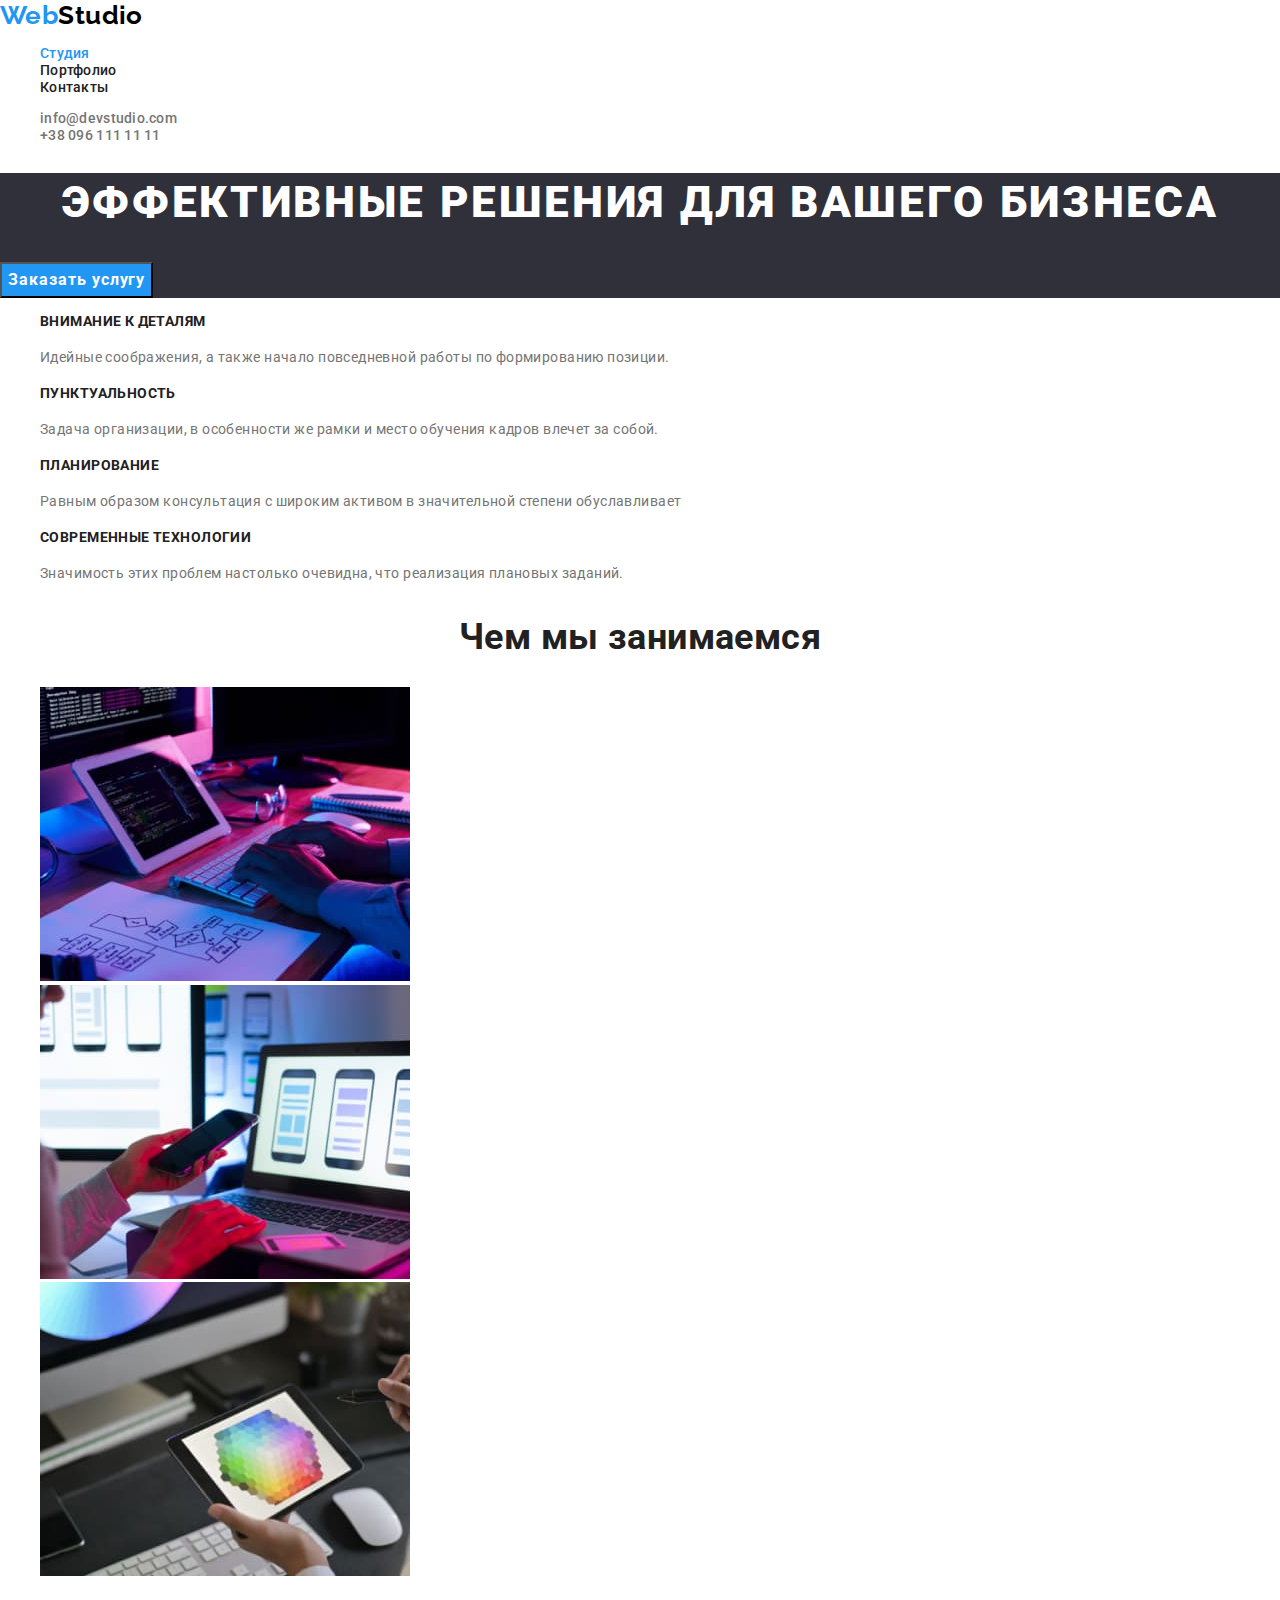
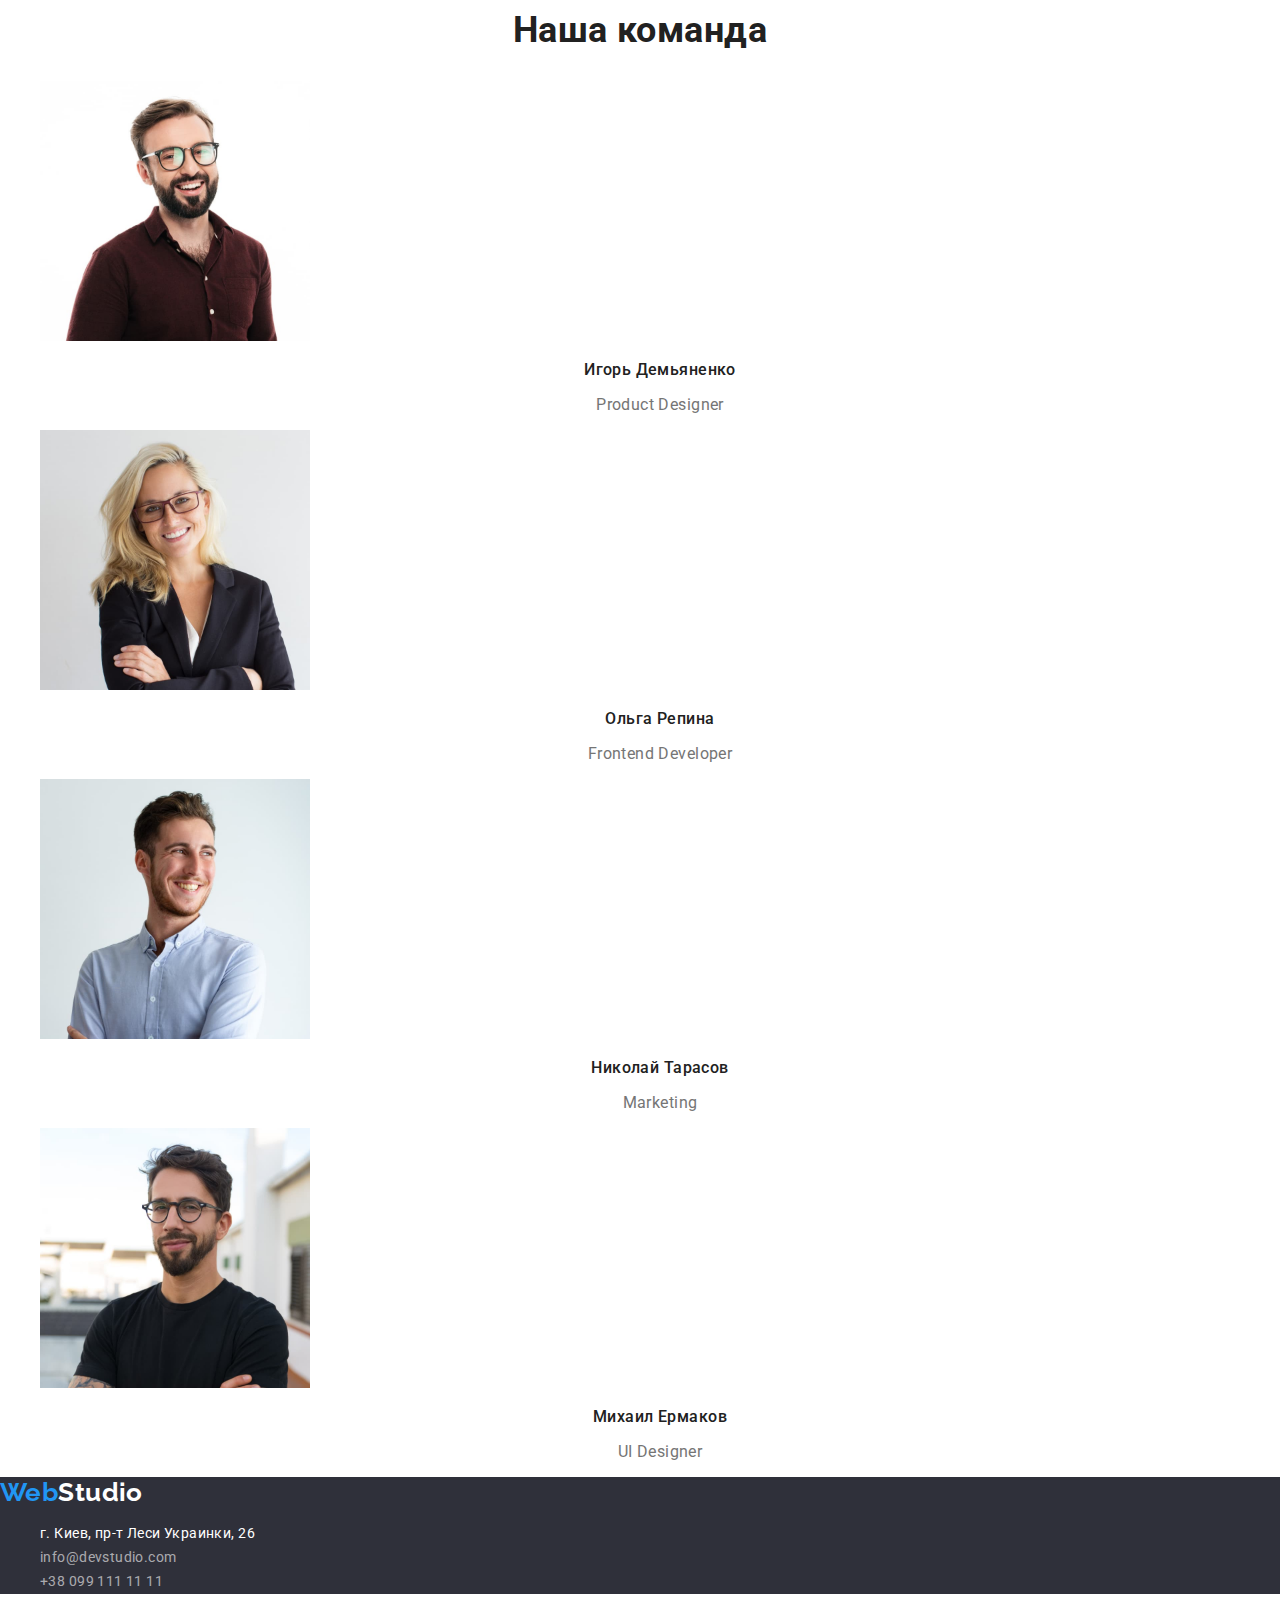
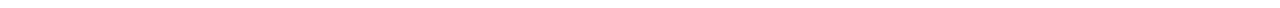
==== index.html @ 45f673c6 "HW2" ====
<!DOCTYPE html>
<html lang="ru">
<head>
    <meta charset="UTF-8">
    <meta http-equiv="X-UA-Compatible" content="IE=edge">
    <meta name="viewport" content="width=device-width, initial-scale=1.0">
    <title>Document</title>
    <link rel="preconnect" href="https://fonts.googleapis.com">
    <link rel="preconnect" href="https://fonts.gstatic.com" crossorigin>
    <link href="https://fonts.googleapis.com/css2?family=Raleway:wght@700&family=Roboto:wght@400;500;700;900&display=swap" rel="stylesheet">
    <link rel="stylesheet" href="https://cdnjs.cloudflare.com/ajax/libs/modern-normalize/1.1.0/modern-normalize.min.css">
    <link rel="stylesheet" href="./css/styles.css">
</head>
<body>
    
    <header class="header">

        <nav>  
             <a href="./index.html" lang="en" class="logo link"><span class="accent">Web</span>Studio</a>
            <ul class="site-nav list">
                <li><a href="" class="header-link link current">Студия</a></li>
                <li><a href="./portfolio.html" class="header-link link">Портфолио</a></li>
                <li><a href="" class="header-link link">Контакты</a></li>
            </ul>
        </nav>
            <ul class="contacts list">
                <li><a href="mailto:info@devstudio.com" class="header-link link">info@devstudio.com</a> </li>
                <li><a href="tel:+380961111111" class="header-link link">+38 096 111 11 11</a> </li>
            </ul>    
            
    </header>

    <main>
        <!--Герой-->
        <section class="hero">
            <h1 class="hero-title">Эффективные решения для вашего бизнеса</h1>
            <button type="button" class="hero-button button">Заказать услугу</button>
        </section>
        <!--Особенности-->
        <section class="advantades" >
            <h2 hidden class="advantades-title">Особенности</h2>
            <ul class="advantades-list list">
                <li>
                    <h3 class="advantades-list title">Внимание к деталям</h3>
                    <p class="advantades-list descriptoin">Идейные соображения, а также начало повседневной работы по формированию позиции.</p>
                </li>
                <li>
                    <h3 class="advantades-list title">Пунктуальность</h3>
                    <p class="advantades-list descriptoin">Задача организации, в особенности же рамки и место обучения кадров влечет за собой.</p>
                </li>
                <li>
                    <h3 class="advantades-list title">Планирование</h3>
                    <p class="advantades-list descriptoin">Равным образом консультация с широким активом в значительной степени обуславливает</p>
                </li>
                <li>
                    <h3 class="advantades-list title">Современные технологии</h3>
                    <p class="advantades-list descriptoin">Значимость этих проблем настолько очевидна, что реализация плановых заданий.</p>
                </li>
                
            </ul>
        </section>
        <!--Чем мы занимаемся-->
        <section class="section">
            <h2 class="section-title">Чем мы занимаемся</h2>
            <ul class="section-list list">
                <li><img src="./images/1/img1.jpg" alt="Разметка сайтов"  width="370" height="294"></li>
                <li><img src="./images/1/img2.jpg" alt="Дизайн"  width="370" height="294"></li>
                <li><img src="./images/1/img3.jpg" alt="Стилизация"  width="370" height="294"></li>
            </ul>
        </section>
        <!--Наша команда-->
        <section class="section-team">
            <h2 class="section-title ">Наша команда</h2>
            <ul class="section-team list">
                <li>
                    <img src="./images/2/img4.jpg" alt="Фото Игоря Демьяненко" width="270" height="260">
                    <h3 class="section-title team" >Игорь Демьяненко</h3>
                    <p class="section-team profession">Product Designer</p>
                </li>
                <li>
                    <img src="./images/2/img5.jpg" alt="Фото Ольги Репиной" width="270" height="260">
                    <h3 class="section-title team">Ольга Репина </h3>
                    <p class="section-team profession">Frontend Developer</p>
                </li>
                <li>
                    <img src="./images/2/img6.jpg" alt="Фото Николая Тарасова" width="270" height="260">
                    <h3 class="section-title team">Николай Тарасов </h3>
                    <p class="section-team profession">Marketing</p>
                </li>
                <li>
                    <img src="./images/2/img7.jpg" alt="Фото Михаила Ермакова" width="270" height="260">
                    <h3 class="section-title team">Михаил Ермаков </h3>
                    <p class="section-team profession">UI Designer</p>
                </li>
            </ul>
        </section>

    </main>
    
    <footer class="footer">

        <a href="" class="logo link"><span class="accent">Web</span>Studio</a>
        <address>
            <ul class="contacts list">
                <li><a href="https://goo.gl/maps/hz6GuAWgm4zC1ifR6" target="_blank" rel="noopener noreferrer" class="footer-link address link">г. Киев, пр-т Леси Украинки, 26</a></li>
                <li><a href="mailto:info@devstudio.com" class="footer-link link">info@devstudio.com</a> </li>
                <li><a href="tel:+380991111111" class="footer-link link">+38 099 111 11 11</a> </li>
            </ul>
        </address>

    </footer>
</body>
</html>
---- css/styles.css ----
:root {
  --first-text-color: #212121;
  --second-text-color: #757575;
  --accent-color: #2196f3;
  --white-color: #fff;
  --light--bgc: #f5f4fa;
  --dark-bgc: #2f303a;
  --logo: #000;
  --footer--link: rgba(255, 255, 255, 0.6);
}

body {
  color: var(--first-text-color);

  font-family: Roboto, sans-serif;
  font-size: 14px;
  letter-spacing: 0.03em;
}

.header .link.current {
  color: var(--accent-color);
}

.list {
  list-style: none;
}

.link {
  text-decoration: none;
}

.button {
  background-color: var(--light--bgc);
  color: var(--first-text-color);
  font-weight: 500;
  font-size: 16px;
  line-height: 1.62;
  text-align: center;
  letter-spacing: 0.03em;
  cursor: pointer;
}

.button:hover,
.button:focus {
  background-color: var(--accent-color);
  color: var(--white-color);
}
/*Logo*/

.logo {
  color: var(--logo);
  font-family: Raleway, sans-serif;
  font-weight: 700;
  font-size: 26px;
  line-height: 1.19;
}

.logo .accent {
  color: var(--accent-color);
}

/* Header and footer*/

.header-link {
  color: var(--first-text-color);
  font-weight: 500;
  line-height: 1.14;
  letter-spacing: 0.02em;
}

.contacts .header-link {
  color: var(--second-text-color);
}
.header-link:hover,
.header-link:focus,
.footer-link:hover,
.footer-link:focus {
  color: var(--accent-color);
}

.footer {
  background-color: var(--dark-bgc);
}

.footer-link {
  color: var(--footer--link);
  font-style: normal;
  line-height: 1.71;
}

.footer-link.address,
.footer .logo {
  color: var(--white-color);
}

/*Hero*/

.hero {
  background-color: var(--dark-bgc);
}

.hero-title {
  color: var(--white-color);
  font-weight: 900;
  font-size: 44px;
  line-height: 1.36;
  text-align: center;
  letter-spacing: 0.06em;
  text-transform: uppercase;
}

.hero-button {
  background-color: var(--accent-color);
  color: var(--white-color);
  font-weight: 700;
  line-height: 1.87;
  letter-spacing: 0.06em;
}

.hero-button:hover,
.hero-button:focus {
  background-color: var(--white-color);
  color: var(--accent-color);
}

/*Advantades*/

.advantades-list.title {
  font-weight: 700;
  font-size: 14px;
  line-height: 1.42;
  text-transform: uppercase;
}

.advantades-list.descriptoin {
  color: var(--second-text-color);
  line-height: 1.71;
}

.section-title {
  font-weight: 700;
  font-size: 36px;
  line-height: 1.17;
  text-align: center;
}

/*Team*/

.section-title.team,
.section-team.profession {
  font-size: 16px;
  line-height: 1.19;
  text-align: center;
}

.section-title.team {
  font-weight: 500;
}

.section-team.profession {
  color: var(--second-text-color);
}

/*Portfolio*/

.works-title {
  font-weight: 700;
  font-size: 18px;
  line-height: 2;
  letter-spacing: 0.06em;
}

.works-item {
  color: var(--second-text-color);
  font-size: 16px;
  line-height: 1.88;
}
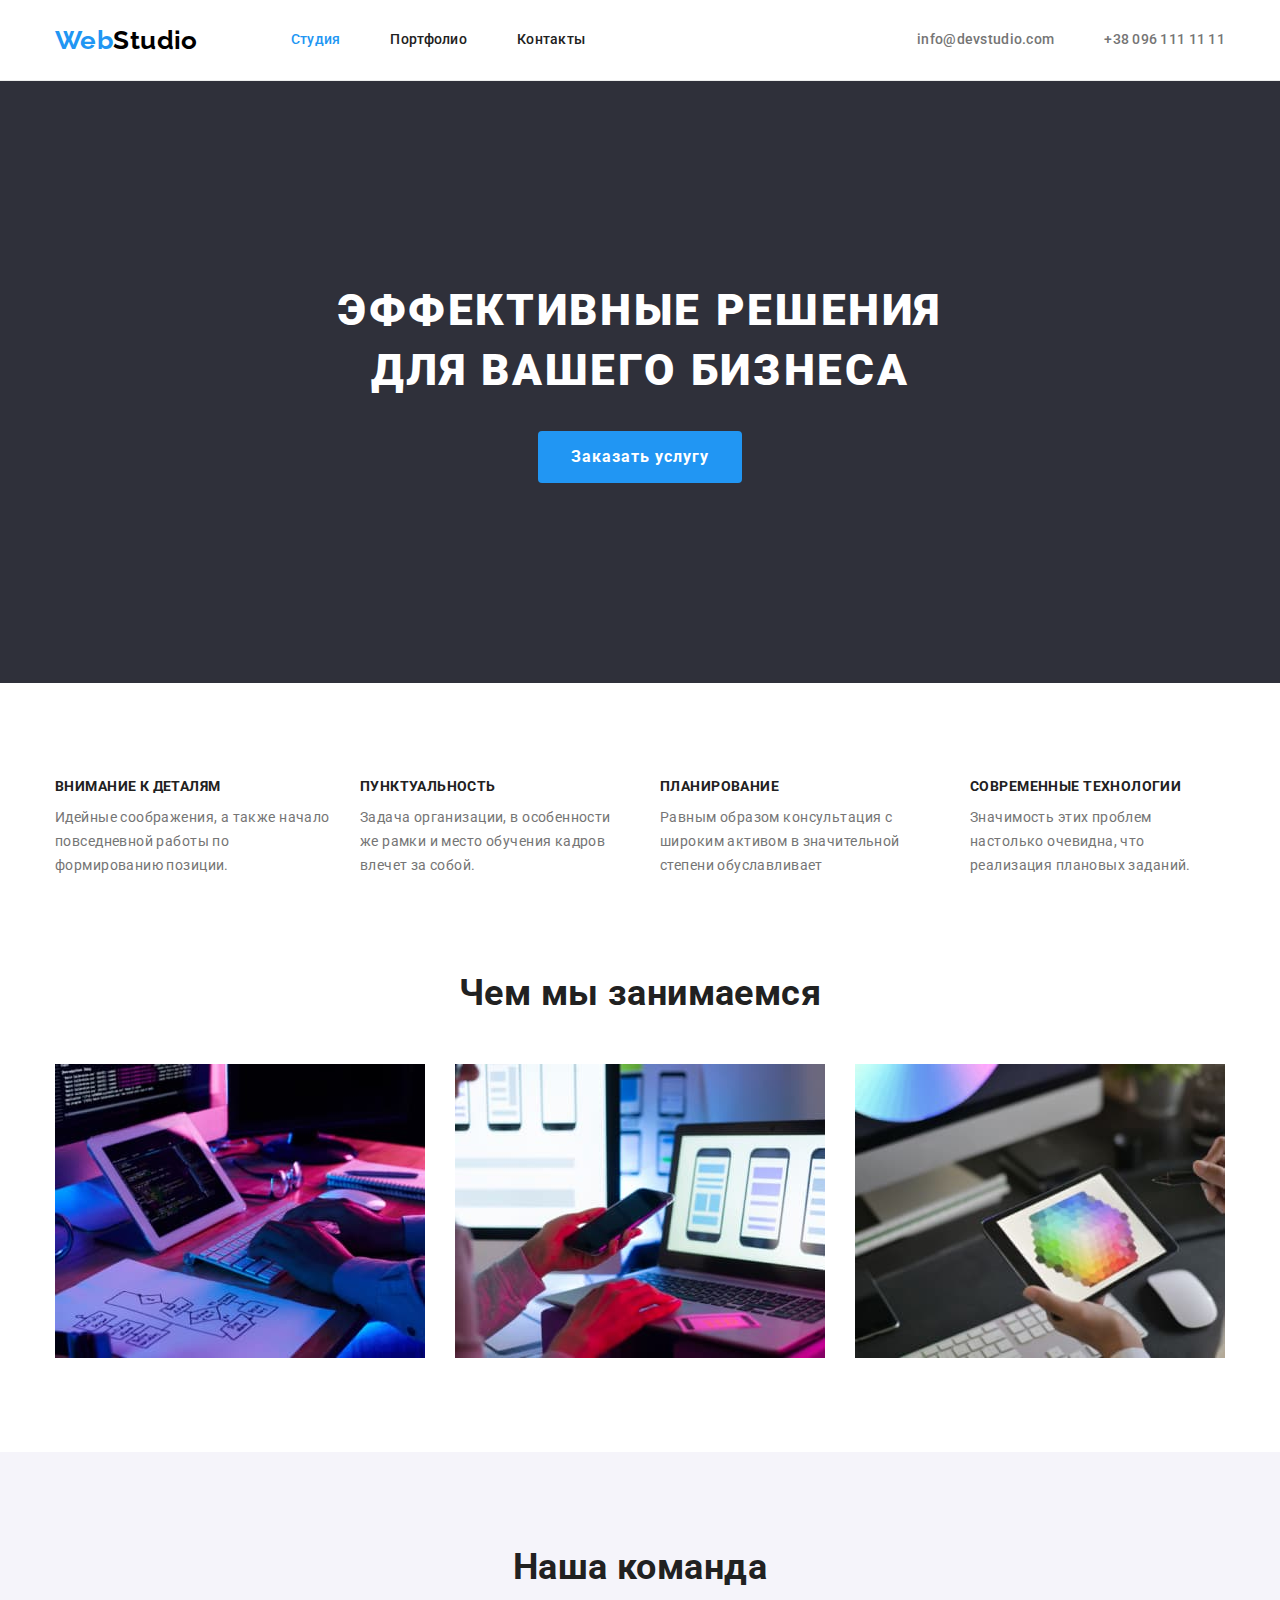
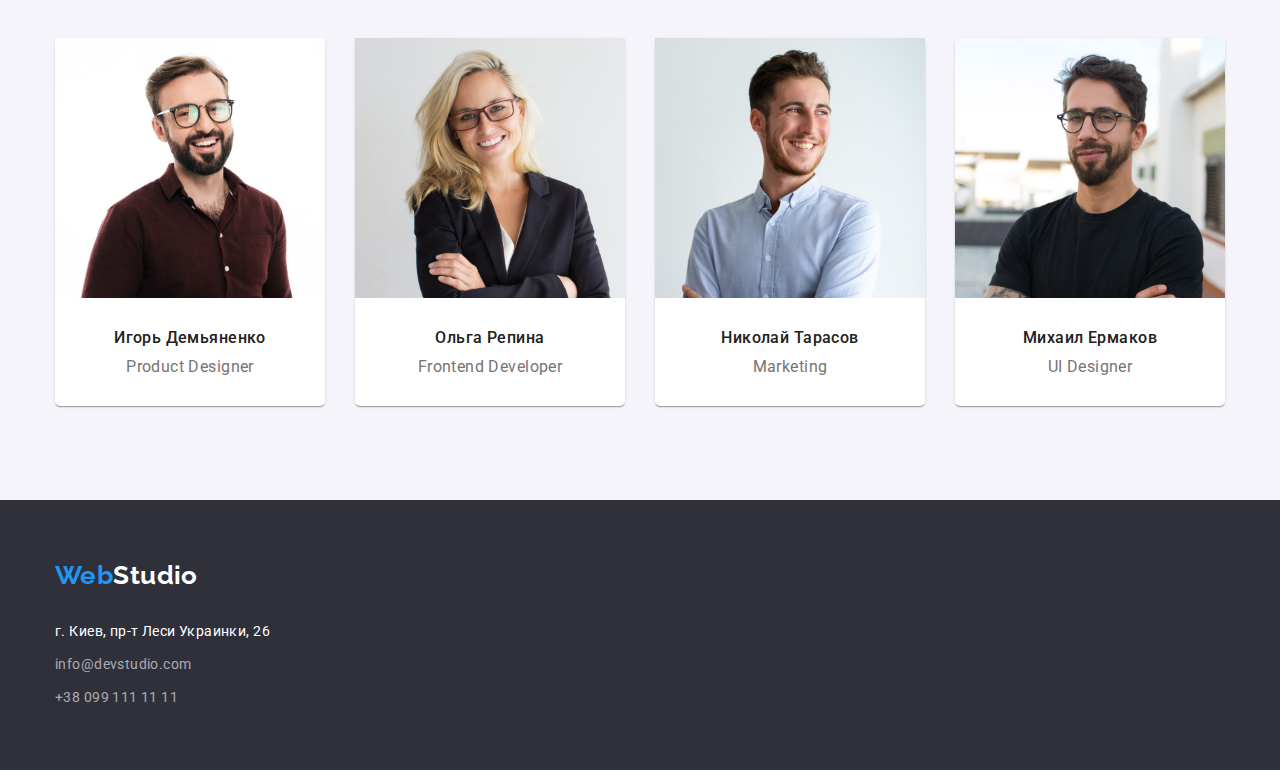
==== commit 9b91d8e4: "homework3" ====
--- a/index.html
+++ b/index.html
@@ -15,98 +15,118 @@
     
     <header class="header">
 
-        <nav>  
-             <a href="./index.html" lang="en" class="logo link"><span class="accent">Web</span>Studio</a>
-            <ul class="site-nav list">
-                <li><a href="" class="header-link link current">Студия</a></li>
-                <li><a href="./portfolio.html" class="header-link link">Портфолио</a></li>
-                <li><a href="" class="header-link link">Контакты</a></li>
-            </ul>
-        </nav>
-            <ul class="contacts list">
-                <li><a href="mailto:info@devstudio.com" class="header-link link">info@devstudio.com</a> </li>
-                <li><a href="tel:+380961111111" class="header-link link">+38 096 111 11 11</a> </li>
-            </ul>    
-            
+        <div class="container">
+            <nav class="site-navigation">  
+                <a href="./index.html" lang="en" class="logo link"><span class="accent">Web</span>Studio</a>
+                <ul class="site-nav list">
+                    <li class="item"><a href="" class="header-link link current">Студия</a></li>
+                    <li class="item"><a href="./portfolio.html" class="header-link link">Портфолио</a></li>
+                    <li class="item"><a href="" class="header-link link">Контакты</a></li>
+                </ul>
+            </nav>
+                <ul class="contacts-header list">
+                    <li class="item"><a href="mailto:info@devstudio.com" class="header-link link">info@devstudio.com</a> </li>
+                    <li class="item"><a href="tel:+380961111111" class="header-link link">+38 096 111 11 11</a> </li>
+                </ul>    
+        </div>
+
     </header>
 
     <main>
         <!--Герой-->
         <section class="hero">
-            <h1 class="hero-title">Эффективные решения для вашего бизнеса</h1>
-            <button type="button" class="hero-button button">Заказать услугу</button>
+
+            <div class="container">
+                <h1 class="hero-title">Эффективные решения </br>для вашего бизнеса</h1>
+                <button type="button" class="hero-button button">Заказать услугу</button>
+            </div>
+
         </section>
-        <!--Особенности-->
-        <section class="advantades" >
-            <h2 hidden class="advantades-title">Особенности</h2>
-            <ul class="advantades-list list">
-                <li>
-                    <h3 class="advantades-list title">Внимание к деталям</h3>
-                    <p class="advantades-list descriptoin">Идейные соображения, а также начало повседневной работы по формированию позиции.</p>
-                </li>
-                <li>
-                    <h3 class="advantades-list title">Пунктуальность</h3>
-                    <p class="advantades-list descriptoin">Задача организации, в особенности же рамки и место обучения кадров влечет за собой.</p>
-                </li>
-                <li>
-                    <h3 class="advantades-list title">Планирование</h3>
-                    <p class="advantades-list descriptoin">Равным образом консультация с широким активом в значительной степени обуславливает</p>
-                </li>
-                <li>
-                    <h3 class="advantades-list title">Современные технологии</h3>
-                    <p class="advantades-list descriptoin">Значимость этих проблем настолько очевидна, что реализация плановых заданий.</p>
-                </li>
-                
-            </ul>
+   
+            <!--Особенности-->
+        <section class="advantades section" >
+
+            <div class="container">
+                <h2 hidden class="advantades-title">Особенности</h2>
+                <ul class="advantades-list list">
+                    <li class="item">
+                        <h3 class="advantades-list title">Внимание к деталям</h3>
+                        <p class="advantades-list descriptoin">Идейные соображения, а также начало повседневной работы по формированию позиции.</p>
+                    </li>
+                    <li class="item">
+                        <h3 class="advantades-list title">Пунктуальность</h3>
+                        <p class="advantades-list descriptoin">Задача организации, в особенности же рамки и место обучения кадров влечет за собой.</p>
+                    </li>
+                    <li class="item">
+                        <h3 class="advantades-list title">Планирование</h3>
+                        <p class="advantades-list descriptoin">Равным образом консультация с широким активом в значительной степени обуславливает</p>
+                    </li>
+                    <li class="item">
+                        <h3 class="advantades-list title">Современные технологии</h3>
+                        <p class="advantades-list descriptoin">Значимость этих проблем настолько очевидна, что реализация плановых заданий.</p>
+                    </li>  
+                </ul>
+            </div>
+
         </section>
         <!--Чем мы занимаемся-->
         <section class="section">
-            <h2 class="section-title">Чем мы занимаемся</h2>
-            <ul class="section-list list">
-                <li><img src="./images/1/img1.jpg" alt="Разметка сайтов"  width="370" height="294"></li>
-                <li><img src="./images/1/img2.jpg" alt="Дизайн"  width="370" height="294"></li>
-                <li><img src="./images/1/img3.jpg" alt="Стилизация"  width="370" height="294"></li>
-            </ul>
+
+            <div class="container">
+                <h2 class="section-title">Чем мы занимаемся</h2>
+                <ul class="section-list list">
+                    <li class="item"><img src="./images/1/img1.jpg" alt="Разметка сайтов"  width="370" height="294"></li>
+                    <li class="item"><img src="./images/1/img2.jpg" alt="Дизайн"  width="370" height="294"></li>
+                    <li class="item"><img src="./images/1/img3.jpg" alt="Стилизация"  width="370" height="294"></li>
+                </ul>
+            </div>
+
         </section>
         <!--Наша команда-->
-        <section class="section-team">
-            <h2 class="section-title ">Наша команда</h2>
-            <ul class="section-team list">
-                <li>
-                    <img src="./images/2/img4.jpg" alt="Фото Игоря Демьяненко" width="270" height="260">
-                    <h3 class="section-title team" >Игорь Демьяненко</h3>
-                    <p class="section-team profession">Product Designer</p>
-                </li>
-                <li>
-                    <img src="./images/2/img5.jpg" alt="Фото Ольги Репиной" width="270" height="260">
-                    <h3 class="section-title team">Ольга Репина </h3>
-                    <p class="section-team profession">Frontend Developer</p>
-                </li>
-                <li>
-                    <img src="./images/2/img6.jpg" alt="Фото Николая Тарасова" width="270" height="260">
-                    <h3 class="section-title team">Николай Тарасов </h3>
-                    <p class="section-team profession">Marketing</p>
-                </li>
-                <li>
-                    <img src="./images/2/img7.jpg" alt="Фото Михаила Ермакова" width="270" height="260">
-                    <h3 class="section-title team">Михаил Ермаков </h3>
-                    <p class="section-team profession">UI Designer</p>
-                </li>
-            </ul>
+        <section class="section-team section">
+
+            <div class="container">
+                <h2 class="section-title ">Наша команда</h2>
+                <ul class="section-team list">
+                    <li class="item">
+                        <img src="./images/2/img4.jpg" alt="Фото Игоря Демьяненко" width="270" height="260">
+                        <h3 class="section-title team" >Игорь Демьяненко</h3>
+                        <p class="section-team profession">Product Designer</p>
+                    </li>
+                    <li class="item">
+                        <img src="./images/2/img5.jpg" alt="Фото Ольги Репиной" width="270" height="260">
+                        <h3 class="section-title team">Ольга Репина </h3>
+                        <p class="section-team profession">Frontend Developer</p>
+                    </li>
+                    <li class="item">
+                        <img src="./images/2/img6.jpg" alt="Фото Николая Тарасова" width="270" height="260">
+                        <h3 class="section-title team">Николай Тарасов </h3>
+                        <p class="section-team profession">Marketing</p>
+                    </li>
+                    <li class="item">
+                        <img src="./images/2/img7.jpg" alt="Фото Михаила Ермакова" width="270" height="260">
+                        <h3 class="section-title team">Михаил Ермаков </h3>
+                        <p class="section-team profession">UI Designer</p>
+                    </li>
+                </ul>
+
+            </div>
         </section>
 
     </main>
     
     <footer class="footer">
 
-        <a href="" class="logo link"><span class="accent">Web</span>Studio</a>
-        <address>
-            <ul class="contacts list">
-                <li><a href="https://goo.gl/maps/hz6GuAWgm4zC1ifR6" target="_blank" rel="noopener noreferrer" class="footer-link address link">г. Киев, пр-т Леси Украинки, 26</a></li>
-                <li><a href="mailto:info@devstudio.com" class="footer-link link">info@devstudio.com</a> </li>
-                <li><a href="tel:+380991111111" class="footer-link link">+38 099 111 11 11</a> </li>
-            </ul>
-        </address>
+        <div class="container">
+            <a href="" class="logo link"><span class="accent">Web</span>Studio</a>
+            <address>
+                <ul class="contacts list">
+                    <li><a href="https://goo.gl/maps/hz6GuAWgm4zC1ifR6" target="_blank" rel="noopener noreferrer" class="footer-link address link">г. Киев, пр-т Леси Украинки, 26</a></li>
+                    <li><a href="mailto:info@devstudio.com" class="footer-link link">info@devstudio.com</a> </li>
+                    <li><a href="tel:+380991111111" class="footer-link link">+38 099 111 11 11</a> </li>
+                </ul>
+            </address>
+        </div>
 
     </footer>
 </body>
--- a/css/styles.css
+++ b/css/styles.css
@@ -7,16 +7,38 @@
   --dark-bgc: #2f303a;
   --logo: #000;
   --footer--link: rgba(255, 255, 255, 0.6);
+  --border-cards: #eeeeee;
+  --border-header: #ececec;
+  --card-shadow: 0px 2px 1px -1px rgba(0, 0, 0, 0.2),
+    0px 1px 1px 0px rgba(0, 0, 0, 0.14), 0px 1px 3px 0px rgba(0, 0, 0, 0.12);
 }
 
 body {
   color: var(--first-text-color);
 
   font-family: Roboto, sans-serif;
+  font-weight: 400px;
   font-size: 14px;
   letter-spacing: 0.03em;
 }
 
+p,
+h1,
+h2,
+h3,
+h4,
+h5,
+h6 {
+  margin-top: 0;
+  margin-bottom: 0;
+}
+
+ul {
+  margin-top: 0;
+  margin-bottom: 0;
+  padding-left: 0;
+}
+
 .header .link.current {
   color: var(--accent-color);
 }
@@ -27,17 +49,29 @@
 
 .link {
   text-decoration: none;
+}
+
+.container {
+  width: 1200px;
+  padding-left: 15px;
+  padding-right: 15px;
+  margin: 0 auto;
 }
 
 .button {
   background-color: var(--light--bgc);
   color: var(--first-text-color);
+
   font-weight: 500;
   font-size: 16px;
   line-height: 1.62;
   text-align: center;
   letter-spacing: 0.03em;
   cursor: pointer;
+  min-width: 73px;
+  padding: 6px 22px;
+  border-radius: 4px;
+  border: 1px solid transparent;
 }
 
 .button:hover,
@@ -45,6 +79,11 @@
   background-color: var(--accent-color);
   color: var(--white-color);
 }
+
+.section {
+  padding-top: 94px;
+  padding-bottom: 94px;
+}
 /*Logo*/
 
 .logo {
@@ -53,6 +92,7 @@
   font-weight: 700;
   font-size: 26px;
   line-height: 1.19;
+  margin-right: 93px;
 }
 
 .logo .accent {
@@ -61,14 +101,23 @@
 
 /* Header and footer*/
 
+.header {
+  border-bottom: 1px solid var(--border-header);
+}
+
 .header-link {
+  display: inline-block;
+
   color: var(--first-text-color);
   font-weight: 500;
   line-height: 1.14;
   letter-spacing: 0.02em;
-}
-
-.contacts .header-link {
+
+  padding-top: 32px;
+  padding-bottom: 32px;
+}
+
+.contacts-header .header-link {
   color: var(--second-text-color);
 }
 .header-link:hover,
@@ -80,12 +129,16 @@
 
 .footer {
   background-color: var(--dark-bgc);
+  padding-top: 60px;
+  padding-bottom: 60px;
 }
 
 .footer-link {
   color: var(--footer--link);
   font-style: normal;
   line-height: 1.71;
+  display: inline-block;
+  margin-top: 9px;
 }
 
 .footer-link.address,
@@ -93,28 +146,68 @@
   color: var(--white-color);
 }
 
+.footer .logo.link {
+  display: inline-block;
+  margin-bottom: 20px;
+  margin-right: auto;
+}
+
+/*Site-nav-flex*/
+
+.header .container {
+  display: flex;
+  align-items: center;
+}
+
+.site-navigation {
+  display: flex;
+  align-items: center;
+}
+
+.site-nav {
+  display: flex;
+}
+
+.site-nav > .item:not(:last-child),
+.contacts-header > .item:not(:last-child) {
+  margin-right: 50px;
+}
+
+.contacts-header {
+  display: flex;
+  margin-left: auto;
+}
 /*Hero*/
 
 .hero {
   background-color: var(--dark-bgc);
+  text-align: center;
 }
 
 .hero-title {
   color: var(--white-color);
+
   font-weight: 900;
   font-size: 44px;
   line-height: 1.36;
   text-align: center;
   letter-spacing: 0.06em;
   text-transform: uppercase;
+  margin-bottom: 30px;
+  padding-top: 200px;
 }
 
 .hero-button {
   background-color: var(--accent-color);
   color: var(--white-color);
+
   font-weight: 700;
   line-height: 1.87;
   letter-spacing: 0.06em;
+
+  min-width: 200px;
+  padding: 10px 32px;
+  margin-bottom: 200px;
 }
 
 .hero-button:hover,
@@ -125,11 +218,16 @@
 
 /*Advantades*/
 
+.advantades {
+  padding-bottom: 0px;
+}
+
 .advantades-list.title {
   font-weight: 700;
   font-size: 14px;
   line-height: 1.42;
   text-transform: uppercase;
+  margin-bottom: 10px;
 }
 
 .advantades-list.descriptoin {
@@ -142,32 +240,73 @@
   font-size: 36px;
   line-height: 1.17;
   text-align: center;
+  margin-bottom: 50px;
+}
+
+.advantades-list {
+  display: flex;
+}
+
+.advantades-list > .item:not(:last-child),
+.section-list > .item:not(:last-child),
+.section-team > .item:not(:last-child) {
+  margin-right: 30px;
+}
+
+/*Чем мы занимаемся*/
+
+.section-list {
+  display: flex;
 }
 
 /*Team*/
+
+.section-team .item {
+  background-color: var(--white-color);
+  border-radius: 5px;
+  box-shadow: var(--card-shadow);
+}
 
 .section-title.team,
 .section-team.profession {
   font-size: 16px;
   line-height: 1.19;
-  text-align: center;
 }
 
 .section-title.team {
   font-weight: 500;
+  margin-top: 30px;
+  margin-bottom: 0px;
 }
 
 .section-team.profession {
   color: var(--second-text-color);
+  margin-top: 10px;
+  margin-bottom: 30px;
+}
+
+.section-team.section {
+  background-color: var(--light--bgc);
+}
+
+.section-team {
+  display: flex;
+  justify-content: center;
 }
 
 /*Portfolio*/
 
+img {
+  display: block;
+  max-width: 100%;
+  height: auto;
+}
 .works-title {
   font-weight: 700;
   font-size: 18px;
   line-height: 2;
   letter-spacing: 0.06em;
+  margin-bottom: 4px;
 }
 
 .works-item {
@@ -175,3 +314,39 @@
   font-size: 16px;
   line-height: 1.88;
 }
+
+.filter {
+  display: flex;
+  justify-content: center;
+  margin-bottom: 50px;
+}
+
+.filter > .item:not(:last-child) {
+  margin-right: 8px;
+}
+
+.works {
+  display: flex;
+  flex-wrap: wrap;
+}
+
+.works > .item {
+  flex-basis: calc((100% - 68px) / 3);
+  margin-right: 30px;
+  margin-bottom: 30px;
+  border-right: 1px solid var(--border-cards);
+  border-bottom: 1px solid var(--border-cards);
+  border-left: 1px solid var(--border-cards);
+}
+
+.works > .item:nth-child(3n + 3) {
+  margin-right: 0px;
+}
+
+.works > .item:nth-child(n + 7) {
+  margin-bottom: 0px;
+}
+
+.works-content {
+  padding: 20px 24px;
+}
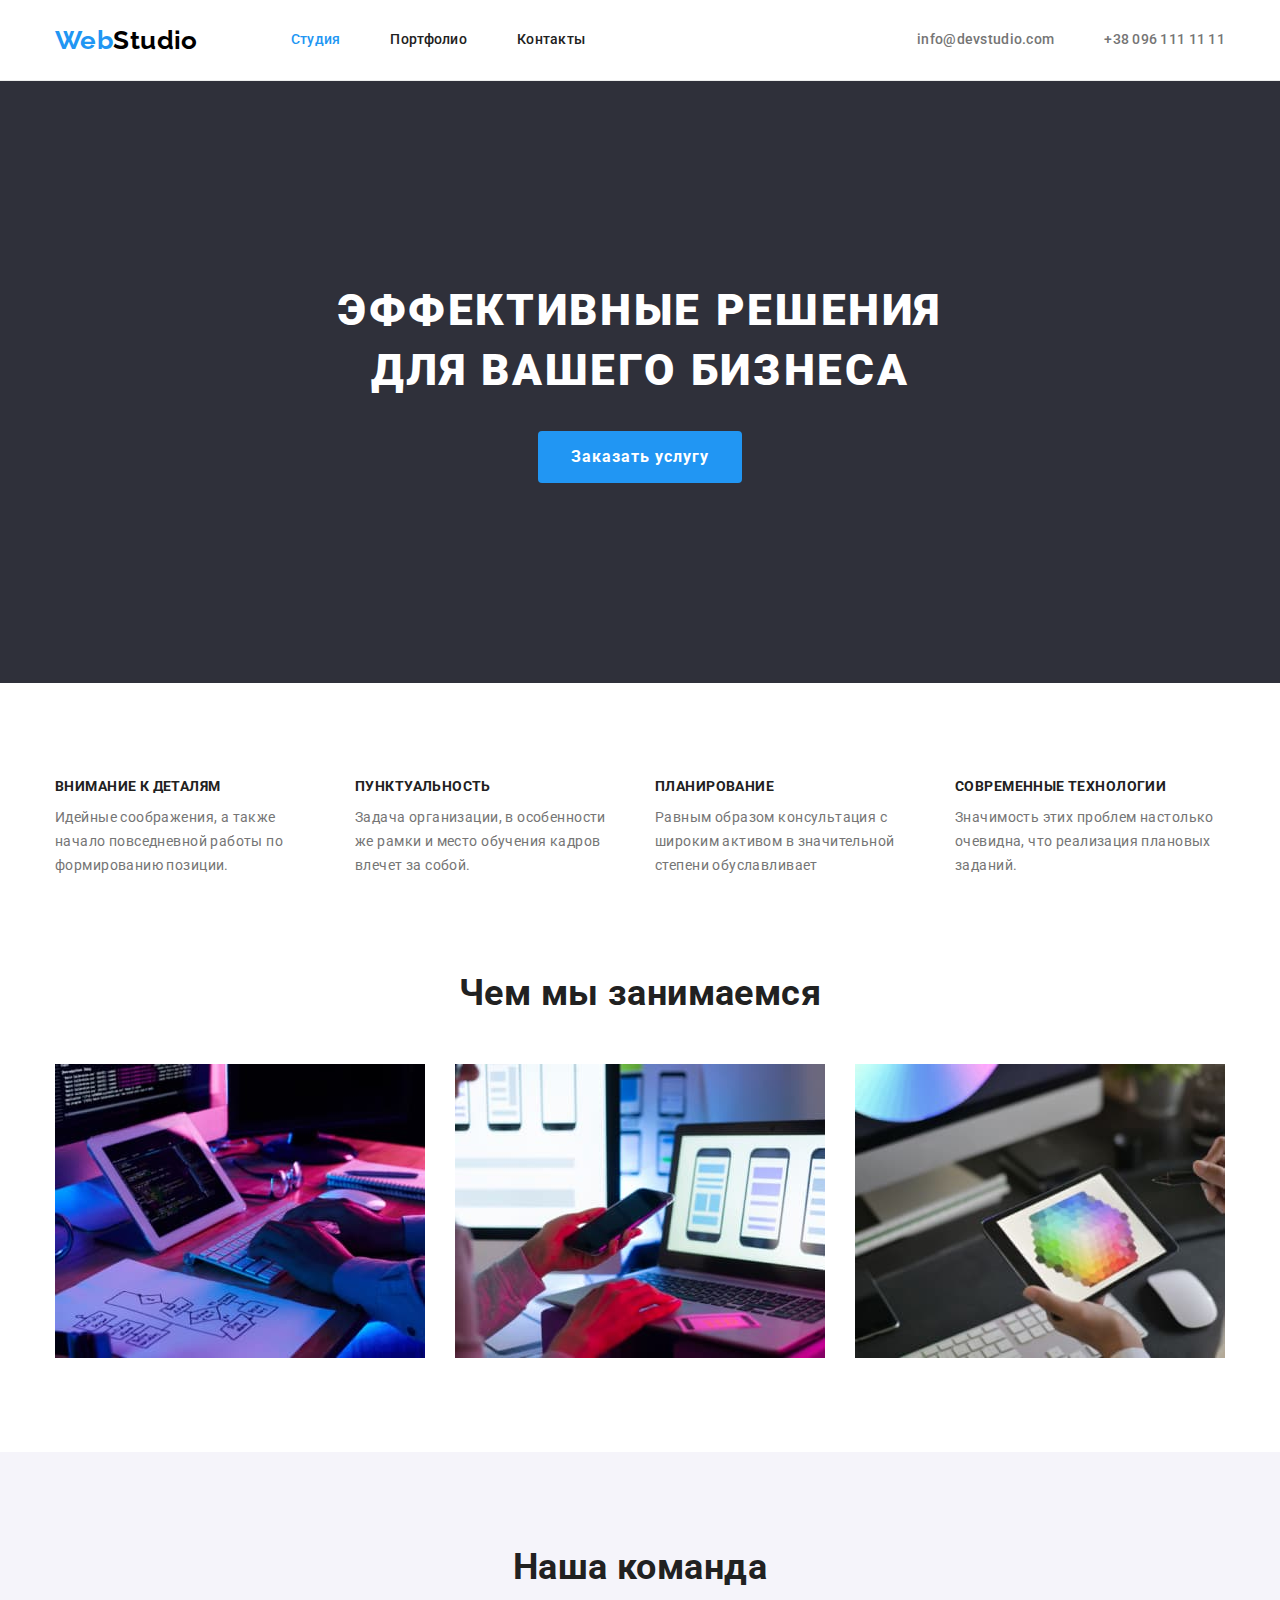
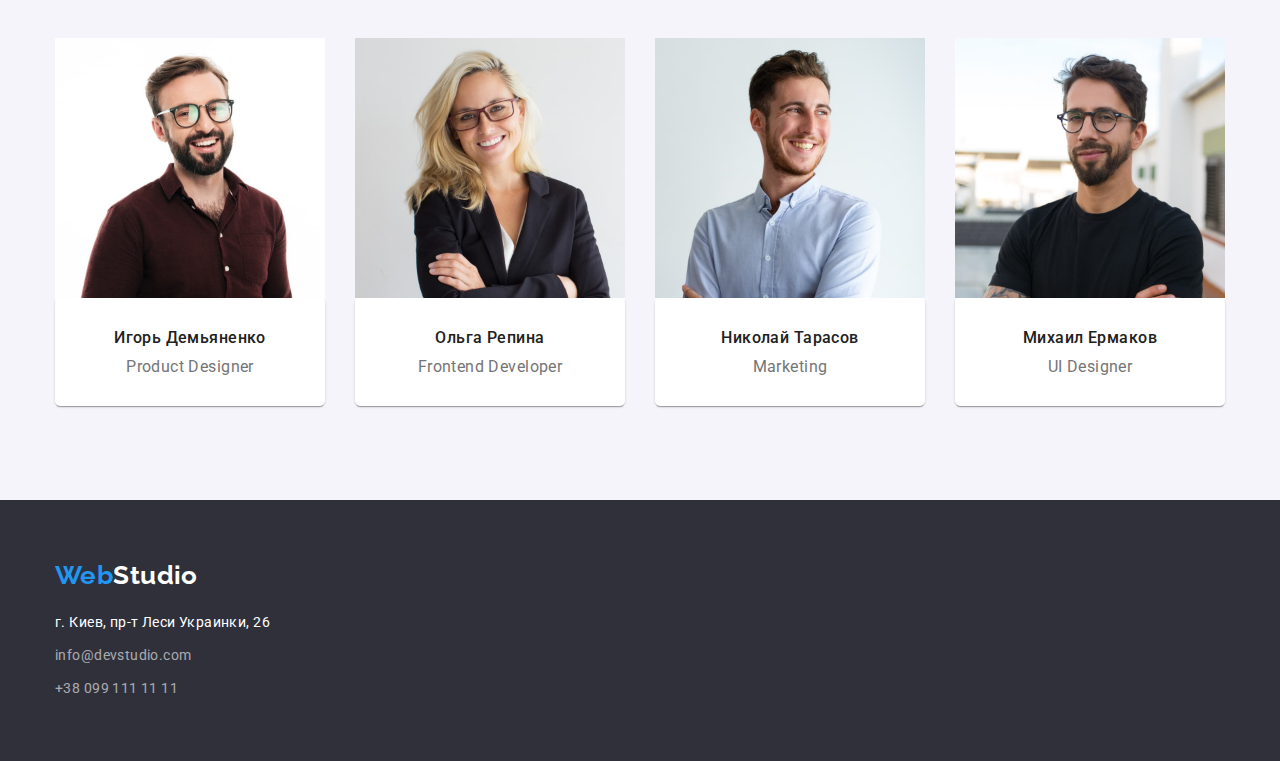
==== commit fb375660: "fix-homework3" ====
--- a/index.html
+++ b/index.html
@@ -83,30 +83,38 @@
 
         </section>
         <!--Наша команда-->
-        <section class="section-team section">
+        <section class="team section">
 
             <div class="container">
                 <h2 class="section-title ">Наша команда</h2>
                 <ul class="section-team list">
                     <li class="item">
                         <img src="./images/2/img4.jpg" alt="Фото Игоря Демьяненко" width="270" height="260">
-                        <h3 class="section-title team" >Игорь Демьяненко</h3>
-                        <p class="section-team profession">Product Designer</p>
+                        <div class="team-name">
+                            <h3 class="section-title-team" >Игорь Демьяненко</h3>
+                            <p class="section-team-profession">Product Designer</p>
+                        </div>
                     </li>
                     <li class="item">
                         <img src="./images/2/img5.jpg" alt="Фото Ольги Репиной" width="270" height="260">
-                        <h3 class="section-title team">Ольга Репина </h3>
-                        <p class="section-team profession">Frontend Developer</p>
+                        <div class="team-name">
+                            <h3 class="section-title-team">Ольга Репина </h3>
+                            <p class="section-team-profession">Frontend Developer</p>
+                        </div>
                     </li>
                     <li class="item">
                         <img src="./images/2/img6.jpg" alt="Фото Николая Тарасова" width="270" height="260">
-                        <h3 class="section-title team">Николай Тарасов </h3>
-                        <p class="section-team profession">Marketing</p>
+                        <div class="team-name">
+                            <h3 class="section-title-team">Николай Тарасов </h3>
+                            <p class="section-team-profession">Marketing</p>
+                        </div>
                     </li>
                     <li class="item">
                         <img src="./images/2/img7.jpg" alt="Фото Михаила Ермакова" width="270" height="260">
-                        <h3 class="section-title team">Михаил Ермаков </h3>
-                        <p class="section-team profession">UI Designer</p>
+                        <div class="team-name">
+                            <h3 class="section-title-team">Михаил Ермаков </h3>
+                            <p class="section-team-profession">UI Designer</p>
+                        </div>
                     </li>
                 </ul>
 
@@ -121,9 +129,9 @@
             <a href="" class="logo link"><span class="accent">Web</span>Studio</a>
             <address>
                 <ul class="contacts list">
-                    <li><a href="https://goo.gl/maps/hz6GuAWgm4zC1ifR6" target="_blank" rel="noopener noreferrer" class="footer-link address link">г. Киев, пр-т Леси Украинки, 26</a></li>
-                    <li><a href="mailto:info@devstudio.com" class="footer-link link">info@devstudio.com</a> </li>
-                    <li><a href="tel:+380991111111" class="footer-link link">+38 099 111 11 11</a> </li>
+                    <li class="item"><a href="https://goo.gl/maps/hz6GuAWgm4zC1ifR6" target="_blank" rel="noopener noreferrer" class="footer-link address link">г. Киев, пр-т Леси Украинки, 26</a></li>
+                    <li class="item"><a href="mailto:info@devstudio.com" class="footer-link link">info@devstudio.com</a> </li>
+                    <li class="item"><a href="tel:+380991111111" class="footer-link link">+38 099 111 11 11</a> </li>
                 </ul>
             </address>
         </div>
--- a/css/styles.css
+++ b/css/styles.css
@@ -33,6 +33,11 @@
   margin-bottom: 0;
 }
 
+img {
+  display: block;
+  max-width: 100%;
+  height: auto;
+}
 ul {
   margin-top: 0;
   margin-bottom: 0;
@@ -138,7 +143,10 @@
   font-style: normal;
   line-height: 1.71;
   display: inline-block;
-  margin-top: 9px;
+}
+
+.contacts > .item:not(:last-child) {
+  margin-bottom: 9px;
 }
 
 .footer-link.address,
@@ -182,6 +190,8 @@
 .hero {
   background-color: var(--dark-bgc);
   text-align: center;
+  padding-top: 200px;
+  padding-bottom: 200px;
 }
 
 .hero-title {
@@ -194,7 +204,6 @@
   letter-spacing: 0.06em;
   text-transform: uppercase;
   margin-bottom: 30px;
-  padding-top: 200px;
 }
 
 .hero-button {
@@ -207,7 +216,6 @@
 
   min-width: 200px;
   padding: 10px 32px;
-  margin-bottom: 200px;
 }
 
 .hero-button:hover,
@@ -247,6 +255,10 @@
   display: flex;
 }
 
+.advantades-list.list > .item {
+  flex-basis: calc((100% - 90px) / 4);
+}
+
 .advantades-list > .item:not(:last-child),
 .section-list > .item:not(:last-child),
 .section-team > .item:not(:last-child) {
@@ -262,45 +274,42 @@
 /*Team*/
 
 .section-team .item {
+  flex-basis: calc((100% - 90px) / 4);
   background-color: var(--white-color);
+}
+
+.section-title-team,
+.section-team-profession {
+  font-size: 16px;
+  line-height: 1.19;
+  text-align: center;
+}
+
+.section-title-team {
+  font-weight: 500;
+}
+
+.section-team-profession {
+  color: var(--second-text-color);
+  margin-top: 10px;
+}
+
+.team.section {
+  background-color: var(--light--bgc);
+}
+
+.section-team {
+  display: flex;
+}
+
+.team-name {
+  padding: 30px 32px;
   border-radius: 5px;
   box-shadow: var(--card-shadow);
 }
 
-.section-title.team,
-.section-team.profession {
-  font-size: 16px;
-  line-height: 1.19;
-}
-
-.section-title.team {
-  font-weight: 500;
-  margin-top: 30px;
-  margin-bottom: 0px;
-}
-
-.section-team.profession {
-  color: var(--second-text-color);
-  margin-top: 10px;
-  margin-bottom: 30px;
-}
-
-.section-team.section {
-  background-color: var(--light--bgc);
-}
-
-.section-team {
-  display: flex;
-  justify-content: center;
-}
-
 /*Portfolio*/
 
-img {
-  display: block;
-  max-width: 100%;
-  height: auto;
-}
 .works-title {
   font-weight: 700;
   font-size: 18px;
@@ -331,22 +340,22 @@
 }
 
 .works > .item {
-  flex-basis: calc((100% - 68px) / 3);
+  flex-basis: calc((100% - 60px) / 3);
   margin-right: 30px;
   margin-bottom: 30px;
+}
+
+.works > .item:nth-child(3n + 3) {
+  margin-right: 0px;
+}
+
+.works > .item:nth-child(n + 7) {
+  margin-bottom: 0px;
+}
+
+.works-content {
+  padding: 20px 24px;
   border-right: 1px solid var(--border-cards);
   border-bottom: 1px solid var(--border-cards);
   border-left: 1px solid var(--border-cards);
 }
-
-.works > .item:nth-child(3n + 3) {
-  margin-right: 0px;
-}
-
-.works > .item:nth-child(n + 7) {
-  margin-bottom: 0px;
-}
-
-.works-content {
-  padding: 20px 24px;
-}
